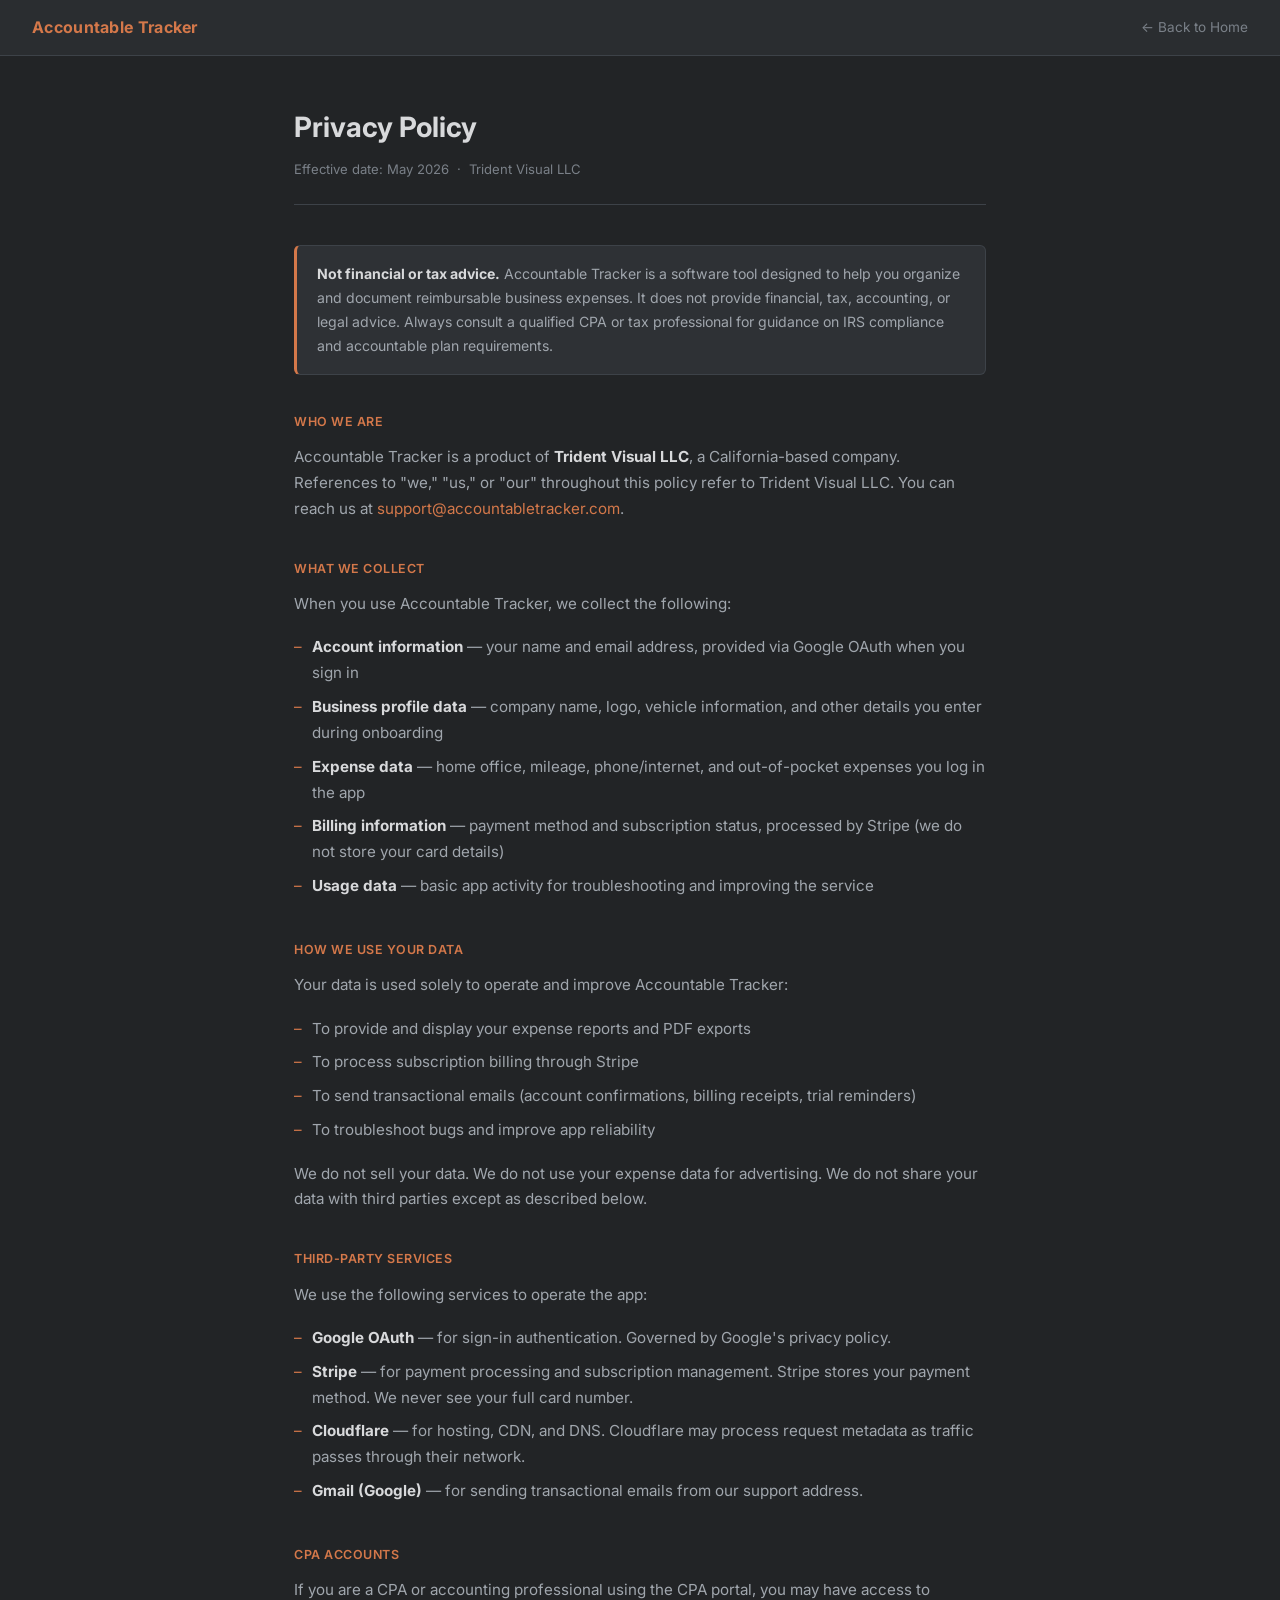
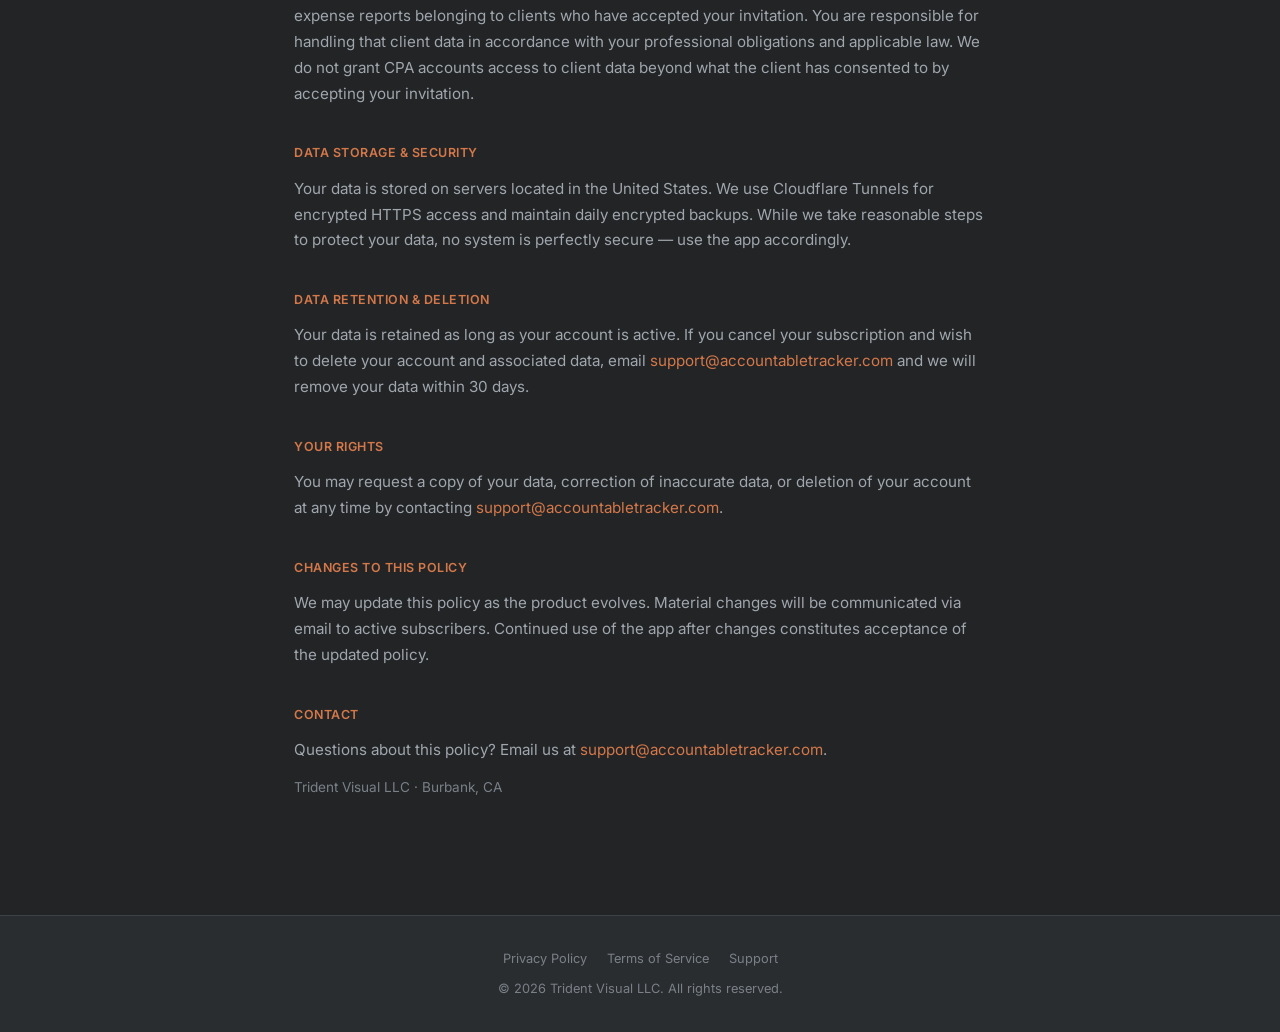
==== privacy.html @ a3280e51 "Add files via upload" ====
<!DOCTYPE html>
<html lang="en">
<head>
  <meta charset="UTF-8" />
  <meta name="viewport" content="width=device-width, initial-scale=1.0" />
  <title>Privacy Policy — Accountable Tracker</title>
  <link rel="preconnect" href="https://fonts.googleapis.com" />
  <link rel="preconnect" href="https://fonts.gstatic.com" crossorigin />
  <link href="https://fonts.googleapis.com/css2?family=Inter:wght@300;400;500;600;700&display=swap" rel="stylesheet" />
  <style>
    *, *::before, *::after { box-sizing: border-box; margin: 0; padding: 0; }

    :root {
      --bg-primary:   #222426;
      --bg-secondary: #2a2d30;
      --bg-card:      #2e3135;
      --accent:       #d4784a;
      --accent-hover: #bf6a3e;
      --text-primary: #d8d9db;
      --text-muted:   #7a8088;
      --text-label:   #a0a6ad;
      --border:       #3d4248;
    }

    body {
      font-family: 'Inter', -apple-system, BlinkMacSystemFont, 'Helvetica Neue', Arial, sans-serif;
      background: var(--bg-primary);
      color: var(--text-primary);
      font-size: 0.95rem;
      line-height: 1.7;
      -webkit-font-smoothing: antialiased;
    }

    /* NAV */
    nav {
      background: var(--bg-secondary);
      border-bottom: 1px solid var(--border);
      padding: 0 2rem;
      height: 56px;
      display: flex;
      align-items: center;
      justify-content: space-between;
      position: sticky;
      top: 0;
      z-index: 100;
    }
    .nav-brand {
      font-weight: 700;
      font-size: 1rem;
      color: var(--accent);
      text-decoration: none;
      letter-spacing: 0.3px;
    }
    .nav-back {
      font-size: 0.85rem;
      color: var(--text-muted);
      text-decoration: none;
      transition: color 0.15s;
    }
    .nav-back:hover { color: var(--accent); }

    /* LAYOUT */
    .page-wrap {
      max-width: 740px;
      margin: 0 auto;
      padding: 3rem 1.5rem 5rem;
    }

    .page-header {
      margin-bottom: 2.5rem;
      padding-bottom: 1.5rem;
      border-bottom: 1px solid var(--border);
    }
    .page-header h1 {
      font-size: 1.75rem;
      font-weight: 700;
      color: var(--text-primary);
      margin-bottom: 0.4rem;
    }
    .page-header .effective {
      font-size: 0.82rem;
      color: var(--text-muted);
    }

    /* CONTENT */
    section {
      margin-bottom: 2.25rem;
    }
    h2 {
      font-size: 1rem;
      font-weight: 600;
      color: var(--accent);
      margin-bottom: 0.75rem;
      text-transform: uppercase;
      letter-spacing: 0.5px;
      font-size: 0.78rem;
    }
    p {
      color: var(--text-label);
      margin-bottom: 0.85rem;
    }
    p:last-child { margin-bottom: 0; }
    ul {
      list-style: none;
      padding: 0;
      margin-bottom: 0.85rem;
    }
    ul li {
      color: var(--text-label);
      padding: 0.25rem 0 0.25rem 1.1rem;
      position: relative;
    }
    ul li::before {
      content: '–';
      position: absolute;
      left: 0;
      color: var(--accent);
    }
    a {
      color: var(--accent);
      text-decoration: none;
    }
    a:hover { text-decoration: underline; }

    .disclaimer-box {
      background: var(--bg-card);
      border: 1px solid var(--border);
      border-left: 3px solid var(--accent);
      border-radius: 6px;
      padding: 1rem 1.25rem;
      margin-bottom: 2.25rem;
    }
    .disclaimer-box p {
      margin: 0;
      font-size: 0.88rem;
    }

    /* FOOTER */
    footer {
      background: var(--bg-secondary);
      border-top: 1px solid var(--border);
      padding: 2rem 1.5rem;
      text-align: center;
      font-size: 0.8rem;
      color: var(--text-muted);
    }
    footer a { color: var(--text-muted); margin: 0 0.5rem; }
    footer a:hover { color: var(--accent); }
    .footer-links { margin-bottom: 0.5rem; }
  </style>
</head>
<body>

<nav>
  <a class="nav-brand" href="/">Accountable Tracker</a>
  <a class="nav-back" href="/">← Back to Home</a>
</nav>

<div class="page-wrap">

  <div class="page-header">
    <h1>Privacy Policy</h1>
    <div class="effective">Effective date: May 2026 &nbsp;·&nbsp; Trident Visual LLC</div>
  </div>

  <div class="disclaimer-box">
    <p><strong style="color: var(--text-primary);">Not financial or tax advice.</strong> Accountable Tracker is a software tool designed to help you organize and document reimbursable business expenses. It does not provide financial, tax, accounting, or legal advice. Always consult a qualified CPA or tax professional for guidance on IRS compliance and accountable plan requirements.</p>
  </div>

  <section>
    <h2>Who We Are</h2>
    <p>Accountable Tracker is a product of <strong style="color: var(--text-primary);">Trident Visual LLC</strong>, a California-based company. References to "we," "us," or "our" throughout this policy refer to Trident Visual LLC. You can reach us at <a href="mailto:support@accountabletracker.com">support@accountabletracker.com</a>.</p>
  </section>

  <section>
    <h2>What We Collect</h2>
    <p>When you use Accountable Tracker, we collect the following:</p>
    <ul>
      <li><strong style="color: var(--text-primary);">Account information</strong> — your name and email address, provided via Google OAuth when you sign in</li>
      <li><strong style="color: var(--text-primary);">Business profile data</strong> — company name, logo, vehicle information, and other details you enter during onboarding</li>
      <li><strong style="color: var(--text-primary);">Expense data</strong> — home office, mileage, phone/internet, and out-of-pocket expenses you log in the app</li>
      <li><strong style="color: var(--text-primary);">Billing information</strong> — payment method and subscription status, processed by Stripe (we do not store your card details)</li>
      <li><strong style="color: var(--text-primary);">Usage data</strong> — basic app activity for troubleshooting and improving the service</li>
    </ul>
  </section>

  <section>
    <h2>How We Use Your Data</h2>
    <p>Your data is used solely to operate and improve Accountable Tracker:</p>
    <ul>
      <li>To provide and display your expense reports and PDF exports</li>
      <li>To process subscription billing through Stripe</li>
      <li>To send transactional emails (account confirmations, billing receipts, trial reminders)</li>
      <li>To troubleshoot bugs and improve app reliability</li>
    </ul>
    <p>We do not sell your data. We do not use your expense data for advertising. We do not share your data with third parties except as described below.</p>
  </section>

  <section>
    <h2>Third-Party Services</h2>
    <p>We use the following services to operate the app:</p>
    <ul>
      <li><strong style="color: var(--text-primary);">Google OAuth</strong> — for sign-in authentication. Governed by Google's privacy policy.</li>
      <li><strong style="color: var(--text-primary);">Stripe</strong> — for payment processing and subscription management. Stripe stores your payment method. We never see your full card number.</li>
      <li><strong style="color: var(--text-primary);">Cloudflare</strong> — for hosting, CDN, and DNS. Cloudflare may process request metadata as traffic passes through their network.</li>
      <li><strong style="color: var(--text-primary);">Gmail (Google)</strong> — for sending transactional emails from our support address.</li>
    </ul>
  </section>

  <section>
    <h2>CPA Accounts</h2>
    <p>If you are a CPA or accounting professional using the CPA portal, you may have access to expense reports belonging to clients who have accepted your invitation. You are responsible for handling that client data in accordance with your professional obligations and applicable law. We do not grant CPA accounts access to client data beyond what the client has consented to by accepting your invitation.</p>
  </section>

  <section>
    <h2>Data Storage & Security</h2>
    <p>Your data is stored on servers located in the United States. We use Cloudflare Tunnels for encrypted HTTPS access and maintain daily encrypted backups. While we take reasonable steps to protect your data, no system is perfectly secure — use the app accordingly.</p>
  </section>

  <section>
    <h2>Data Retention & Deletion</h2>
    <p>Your data is retained as long as your account is active. If you cancel your subscription and wish to delete your account and associated data, email <a href="mailto:support@accountabletracker.com">support@accountabletracker.com</a> and we will remove your data within 30 days.</p>
  </section>

  <section>
    <h2>Your Rights</h2>
    <p>You may request a copy of your data, correction of inaccurate data, or deletion of your account at any time by contacting <a href="mailto:support@accountabletracker.com">support@accountabletracker.com</a>.</p>
  </section>

  <section>
    <h2>Changes to This Policy</h2>
    <p>We may update this policy as the product evolves. Material changes will be communicated via email to active subscribers. Continued use of the app after changes constitutes acceptance of the updated policy.</p>
  </section>

  <section>
    <h2>Contact</h2>
    <p>Questions about this policy? Email us at <a href="mailto:support@accountabletracker.com">support@accountabletracker.com</a>.</p>
    <p style="color: var(--text-muted); font-size: 0.85rem;">Trident Visual LLC · Burbank, CA</p>
  </section>

</div>

<footer>
  <div class="footer-links">
    <a href="/privacy.html">Privacy Policy</a>
    <a href="/terms.html">Terms of Service</a>
    <a href="mailto:support@accountabletracker.com">Support</a>
  </div>
  <div>© 2026 Trident Visual LLC. All rights reserved.</div>
</footer>

</body>
</html>
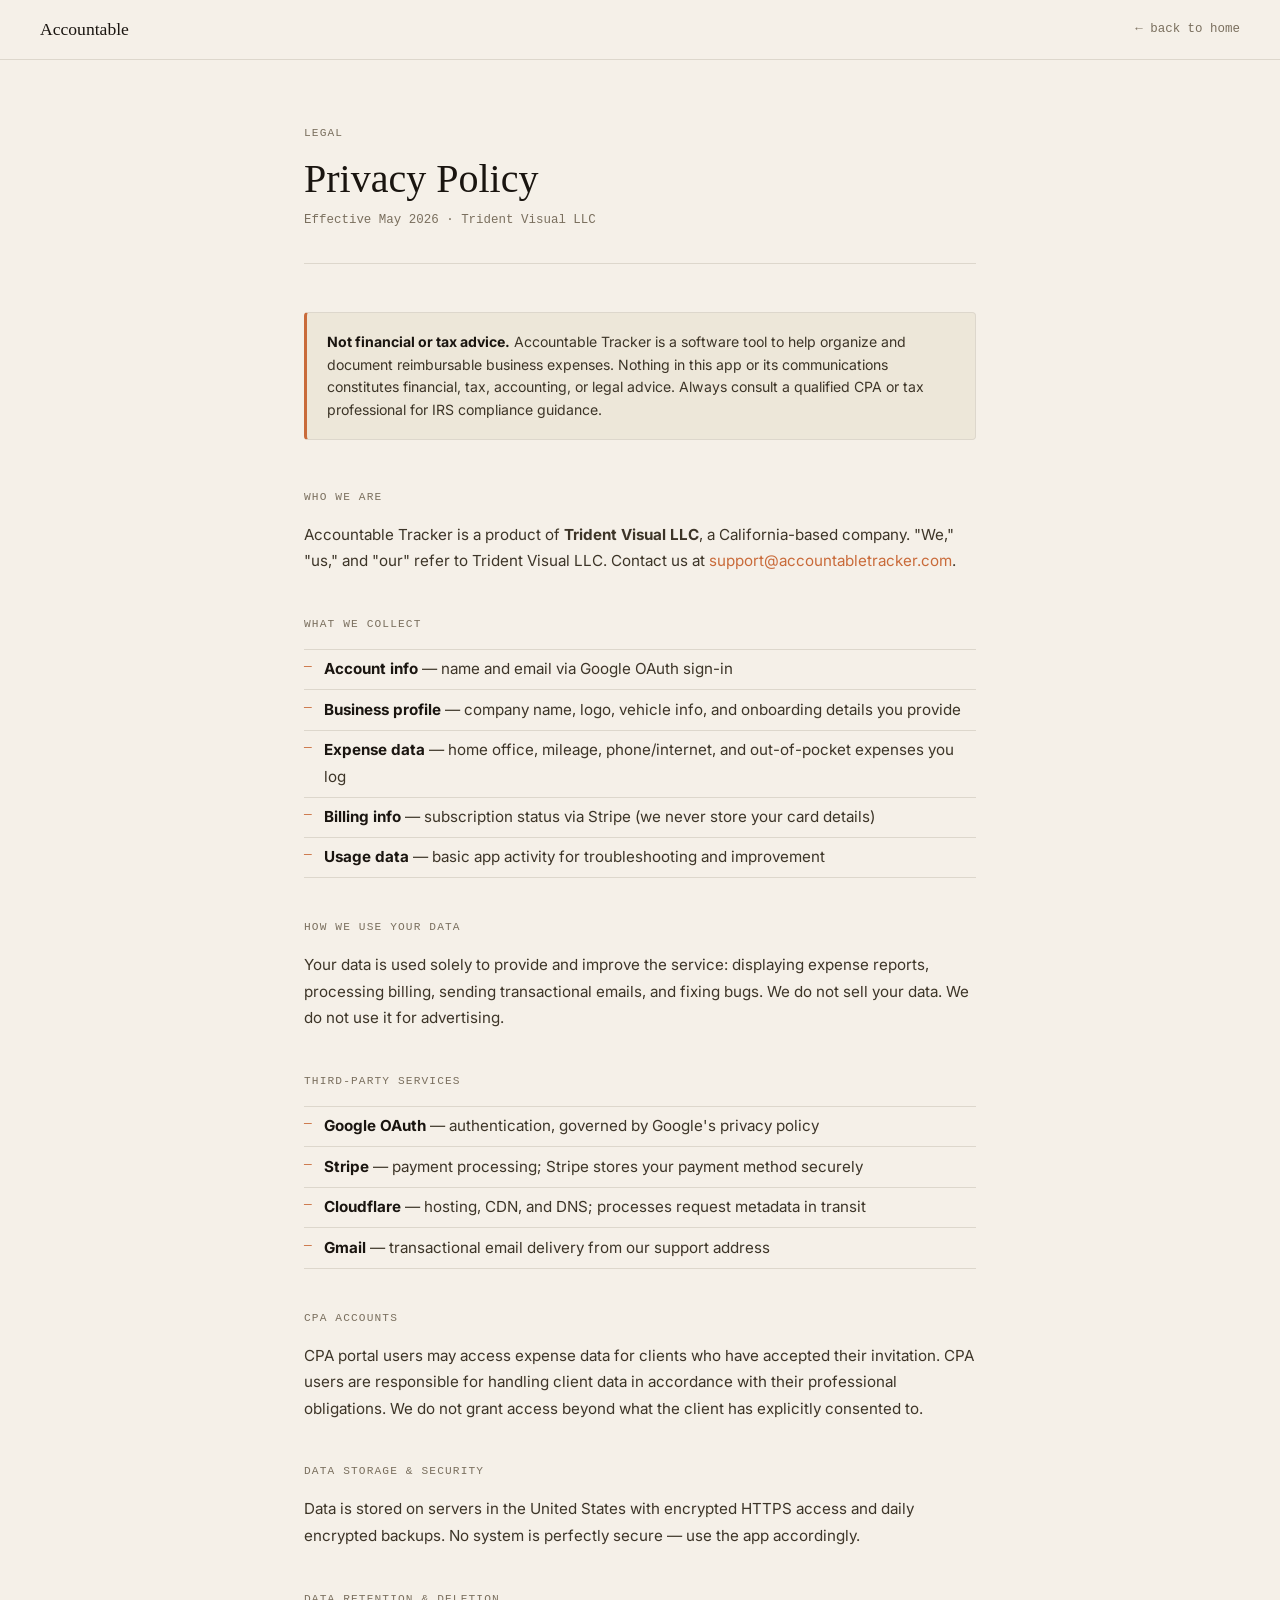
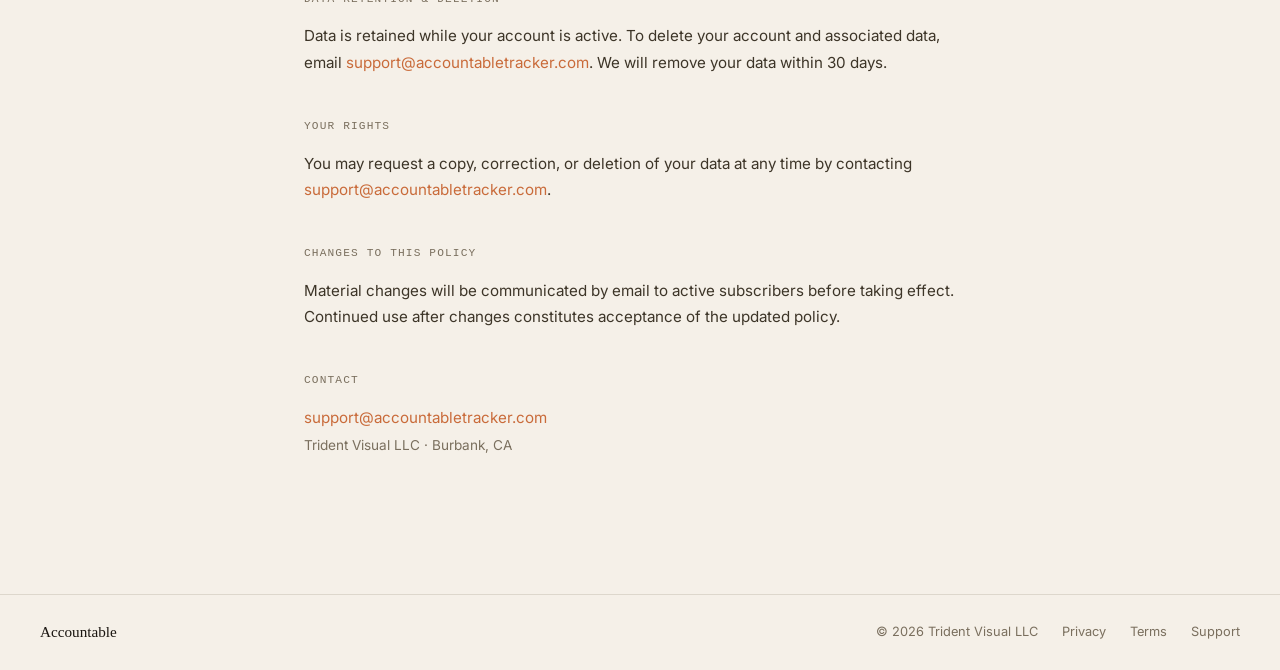
==== commit e148bd65: "Add files via upload" ====
--- a/privacy.html
+++ b/privacy.html
@@ -4,39 +4,38 @@
   <meta charset="UTF-8" />
   <meta name="viewport" content="width=device-width, initial-scale=1.0" />
   <title>Privacy Policy — Accountable Tracker</title>
+  <meta name="description" content="Privacy Policy for Accountable Tracker, a product of Trident Visual LLC." />
+  <link rel="icon" type="image/png" href="assets/logo-mark-black.png" />
   <link rel="preconnect" href="https://fonts.googleapis.com" />
   <link rel="preconnect" href="https://fonts.gstatic.com" crossorigin />
-  <link href="https://fonts.googleapis.com/css2?family=Inter:wght@300;400;500;600;700&display=swap" rel="stylesheet" />
+  <link href="https://fonts.googleapis.com/css2?family=Fraunces:ital,opsz,wght@0,9..144,400;0,9..144,500;1,9..144,400&family=Inter:wght@400;500;600&family=JetBrains+Mono:wght@400;500&display=swap" rel="stylesheet" />
   <style>
     *, *::before, *::after { box-sizing: border-box; margin: 0; padding: 0; }
 
     :root {
-      --bg-primary:   #222426;
-      --bg-secondary: #2a2d30;
-      --bg-card:      #2e3135;
-      --accent:       #d4784a;
-      --accent-hover: #bf6a3e;
-      --text-primary: #d8d9db;
-      --text-muted:   #7a8088;
-      --text-label:   #a0a6ad;
-      --border:       #3d4248;
+      --cream:      #f5f0e8;
+      --cream-dark: #ede7d9;
+      --ink:        #1a1510;
+      --ink-mid:    #3d3528;
+      --ink-muted:  #7a6f5e;
+      --accent:     #c96b3a;
+      --border:     #ddd7cc;
     }
 
     body {
-      font-family: 'Inter', -apple-system, BlinkMacSystemFont, 'Helvetica Neue', Arial, sans-serif;
-      background: var(--bg-primary);
-      color: var(--text-primary);
+      font-family: 'Inter', -apple-system, sans-serif;
+      background: var(--cream);
+      color: var(--ink);
       font-size: 0.95rem;
-      line-height: 1.7;
+      line-height: 1.75;
       -webkit-font-smoothing: antialiased;
     }
 
-    /* NAV */
     nav {
-      background: var(--bg-secondary);
+      background: var(--cream);
       border-bottom: 1px solid var(--border);
-      padding: 0 2rem;
-      height: 56px;
+      padding: 0 2.5rem;
+      height: 60px;
       display: flex;
       align-items: center;
       justify-content: space-between;
@@ -45,208 +44,223 @@
       z-index: 100;
     }
     .nav-brand {
-      font-weight: 700;
-      font-size: 1rem;
-      color: var(--accent);
+      font-family: 'Fraunces', Georgia, serif;
+      font-weight: 500;
+      font-size: 1.1rem;
+      color: var(--ink);
       text-decoration: none;
-      letter-spacing: 0.3px;
     }
     .nav-back {
-      font-size: 0.85rem;
-      color: var(--text-muted);
+      font-family: 'JetBrains Mono', monospace;
+      font-size: 0.78rem;
+      color: var(--ink-muted);
       text-decoration: none;
       transition: color 0.15s;
     }
     .nav-back:hover { color: var(--accent); }
 
-    /* LAYOUT */
     .page-wrap {
-      max-width: 740px;
+      max-width: 720px;
       margin: 0 auto;
-      padding: 3rem 1.5rem 5rem;
+      padding: 4rem 1.5rem 6rem;
     }
 
     .page-header {
-      margin-bottom: 2.5rem;
-      padding-bottom: 1.5rem;
+      margin-bottom: 3rem;
+      padding-bottom: 2rem;
       border-bottom: 1px solid var(--border);
     }
-    .page-header h1 {
-      font-size: 1.75rem;
-      font-weight: 700;
-      color: var(--text-primary);
-      margin-bottom: 0.4rem;
-    }
-    .page-header .effective {
-      font-size: 0.82rem;
-      color: var(--text-muted);
-    }
-
-    /* CONTENT */
-    section {
-      margin-bottom: 2.25rem;
-    }
+    .eyebrow {
+      font-family: 'JetBrains Mono', monospace;
+      font-size: 0.7rem;
+      letter-spacing: 0.1em;
+      text-transform: uppercase;
+      color: var(--ink-muted);
+      margin-bottom: 0.75rem;
+    }
+    h1 {
+      font-family: 'Fraunces', Georgia, serif;
+      font-size: 2.5rem;
+      font-weight: 400;
+      line-height: 1.15;
+      color: var(--ink);
+      margin-bottom: 0.5rem;
+    }
+    .effective {
+      font-family: 'JetBrains Mono', monospace;
+      font-size: 0.78rem;
+      color: var(--ink-muted);
+    }
+
+    .disclaimer-box {
+      background: var(--cream-dark);
+      border: 1px solid var(--border);
+      border-left: 3px solid var(--accent);
+      border-radius: 4px;
+      padding: 1.1rem 1.25rem;
+      margin-bottom: 3rem;
+      font-size: 0.88rem;
+      color: var(--ink-mid);
+      line-height: 1.6;
+    }
+    .disclaimer-box strong { color: var(--ink); }
+
+    section { margin-bottom: 2.5rem; }
+
     h2 {
-      font-size: 1rem;
-      font-weight: 600;
-      color: var(--accent);
-      margin-bottom: 0.75rem;
+      font-family: 'JetBrains Mono', monospace;
+      font-size: 0.7rem;
+      font-weight: 500;
+      color: var(--ink-muted);
       text-transform: uppercase;
-      letter-spacing: 0.5px;
-      font-size: 0.78rem;
-    }
-    p {
-      color: var(--text-label);
-      margin-bottom: 0.85rem;
-    }
+      letter-spacing: 0.1em;
+      margin-bottom: 0.9rem;
+    }
+    p { color: var(--ink-mid); margin-bottom: 0.85rem; }
     p:last-child { margin-bottom: 0; }
-    ul {
-      list-style: none;
-      padding: 0;
-      margin-bottom: 0.85rem;
-    }
+
+    ul { list-style: none; padding: 0; margin-bottom: 0.85rem; }
     ul li {
-      color: var(--text-label);
-      padding: 0.25rem 0 0.25rem 1.1rem;
+      color: var(--ink-mid);
+      padding: 0.4rem 0 0.4rem 1.25rem;
       position: relative;
-    }
+      border-bottom: 1px solid var(--border);
+    }
+    ul li:first-child { border-top: 1px solid var(--border); }
     ul li::before {
-      content: '–';
+      content: '—';
       position: absolute;
       left: 0;
       color: var(--accent);
-    }
-    a {
-      color: var(--accent);
+      font-size: 0.8rem;
+      font-family: 'JetBrains Mono', monospace;
+    }
+    ul li strong { color: var(--ink); }
+
+    a { color: var(--accent); text-decoration: none; }
+    a:hover { text-decoration: underline; }
+
+    footer {
+      background: var(--cream);
+      border-top: 1px solid var(--border);
+      padding: 1.5rem 2.5rem;
+      display: flex;
+      align-items: center;
+      justify-content: space-between;
+      flex-wrap: wrap;
+      gap: 0.75rem;
+      font-size: 0.8rem;
+      color: var(--ink-muted);
+    }
+    .footer-brand {
+      font-family: 'Fraunces', Georgia, serif;
+      font-size: 0.95rem;
+      color: var(--ink);
       text-decoration: none;
     }
-    a:hover { text-decoration: underline; }
-
-    .disclaimer-box {
-      background: var(--bg-card);
-      border: 1px solid var(--border);
-      border-left: 3px solid var(--accent);
-      border-radius: 6px;
-      padding: 1rem 1.25rem;
-      margin-bottom: 2.25rem;
-    }
-    .disclaimer-box p {
-      margin: 0;
-      font-size: 0.88rem;
-    }
-
-    /* FOOTER */
-    footer {
-      background: var(--bg-secondary);
-      border-top: 1px solid var(--border);
-      padding: 2rem 1.5rem;
-      text-align: center;
-      font-size: 0.8rem;
-      color: var(--text-muted);
-    }
-    footer a { color: var(--text-muted); margin: 0 0.5rem; }
-    footer a:hover { color: var(--accent); }
-    .footer-links { margin-bottom: 0.5rem; }
+    .footer-links { display: flex; gap: 1.5rem; align-items: center; }
+    .footer-links a { color: var(--ink-muted); text-decoration: none; }
+    .footer-links a:hover { color: var(--accent); }
+
+    @media (max-width: 600px) {
+      nav { padding: 0 1.25rem; }
+      .page-wrap { padding: 2.5rem 1.25rem 4rem; }
+      h1 { font-size: 1.9rem; }
+      footer { padding: 1.25rem; flex-direction: column; align-items: flex-start; }
+    }
   </style>
 </head>
 <body>
 
 <nav>
-  <a class="nav-brand" href="/">Accountable Tracker</a>
-  <a class="nav-back" href="/">← Back to Home</a>
+  <a class="nav-brand" href="/">Accountable</a>
+  <a class="nav-back" href="/">← back to home</a>
 </nav>
 
 <div class="page-wrap">
 
   <div class="page-header">
+    <div class="eyebrow">Legal</div>
     <h1>Privacy Policy</h1>
-    <div class="effective">Effective date: May 2026 &nbsp;·&nbsp; Trident Visual LLC</div>
+    <div class="effective">Effective May 2026 · Trident Visual LLC</div>
   </div>
 
   <div class="disclaimer-box">
-    <p><strong style="color: var(--text-primary);">Not financial or tax advice.</strong> Accountable Tracker is a software tool designed to help you organize and document reimbursable business expenses. It does not provide financial, tax, accounting, or legal advice. Always consult a qualified CPA or tax professional for guidance on IRS compliance and accountable plan requirements.</p>
+    <strong>Not financial or tax advice.</strong> Accountable Tracker is a software tool to help organize and document reimbursable business expenses. Nothing in this app or its communications constitutes financial, tax, accounting, or legal advice. Always consult a qualified CPA or tax professional for IRS compliance guidance.
   </div>
 
   <section>
     <h2>Who We Are</h2>
-    <p>Accountable Tracker is a product of <strong style="color: var(--text-primary);">Trident Visual LLC</strong>, a California-based company. References to "we," "us," or "our" throughout this policy refer to Trident Visual LLC. You can reach us at <a href="mailto:support@accountabletracker.com">support@accountabletracker.com</a>.</p>
+    <p>Accountable Tracker is a product of <strong>Trident Visual LLC</strong>, a California-based company. "We," "us," and "our" refer to Trident Visual LLC. Contact us at <a href="mailto:support@accountabletracker.com">support@accountabletracker.com</a>.</p>
   </section>
 
   <section>
     <h2>What We Collect</h2>
-    <p>When you use Accountable Tracker, we collect the following:</p>
     <ul>
-      <li><strong style="color: var(--text-primary);">Account information</strong> — your name and email address, provided via Google OAuth when you sign in</li>
-      <li><strong style="color: var(--text-primary);">Business profile data</strong> — company name, logo, vehicle information, and other details you enter during onboarding</li>
-      <li><strong style="color: var(--text-primary);">Expense data</strong> — home office, mileage, phone/internet, and out-of-pocket expenses you log in the app</li>
-      <li><strong style="color: var(--text-primary);">Billing information</strong> — payment method and subscription status, processed by Stripe (we do not store your card details)</li>
-      <li><strong style="color: var(--text-primary);">Usage data</strong> — basic app activity for troubleshooting and improving the service</li>
+      <li><strong>Account info</strong> — name and email via Google OAuth sign-in</li>
+      <li><strong>Business profile</strong> — company name, logo, vehicle info, and onboarding details you provide</li>
+      <li><strong>Expense data</strong> — home office, mileage, phone/internet, and out-of-pocket expenses you log</li>
+      <li><strong>Billing info</strong> — subscription status via Stripe (we never store your card details)</li>
+      <li><strong>Usage data</strong> — basic app activity for troubleshooting and improvement</li>
     </ul>
   </section>
 
   <section>
     <h2>How We Use Your Data</h2>
-    <p>Your data is used solely to operate and improve Accountable Tracker:</p>
+    <p>Your data is used solely to provide and improve the service: displaying expense reports, processing billing, sending transactional emails, and fixing bugs. We do not sell your data. We do not use it for advertising.</p>
+  </section>
+
+  <section>
+    <h2>Third-Party Services</h2>
     <ul>
-      <li>To provide and display your expense reports and PDF exports</li>
-      <li>To process subscription billing through Stripe</li>
-      <li>To send transactional emails (account confirmations, billing receipts, trial reminders)</li>
-      <li>To troubleshoot bugs and improve app reliability</li>
+      <li><strong>Google OAuth</strong> — authentication, governed by Google's privacy policy</li>
+      <li><strong>Stripe</strong> — payment processing; Stripe stores your payment method securely</li>
+      <li><strong>Cloudflare</strong> — hosting, CDN, and DNS; processes request metadata in transit</li>
+      <li><strong>Gmail</strong> — transactional email delivery from our support address</li>
     </ul>
-    <p>We do not sell your data. We do not use your expense data for advertising. We do not share your data with third parties except as described below.</p>
-  </section>
-
-  <section>
-    <h2>Third-Party Services</h2>
-    <p>We use the following services to operate the app:</p>
-    <ul>
-      <li><strong style="color: var(--text-primary);">Google OAuth</strong> — for sign-in authentication. Governed by Google's privacy policy.</li>
-      <li><strong style="color: var(--text-primary);">Stripe</strong> — for payment processing and subscription management. Stripe stores your payment method. We never see your full card number.</li>
-      <li><strong style="color: var(--text-primary);">Cloudflare</strong> — for hosting, CDN, and DNS. Cloudflare may process request metadata as traffic passes through their network.</li>
-      <li><strong style="color: var(--text-primary);">Gmail (Google)</strong> — for sending transactional emails from our support address.</li>
-    </ul>
   </section>
 
   <section>
     <h2>CPA Accounts</h2>
-    <p>If you are a CPA or accounting professional using the CPA portal, you may have access to expense reports belonging to clients who have accepted your invitation. You are responsible for handling that client data in accordance with your professional obligations and applicable law. We do not grant CPA accounts access to client data beyond what the client has consented to by accepting your invitation.</p>
+    <p>CPA portal users may access expense data for clients who have accepted their invitation. CPA users are responsible for handling client data in accordance with their professional obligations. We do not grant access beyond what the client has explicitly consented to.</p>
   </section>
 
   <section>
     <h2>Data Storage & Security</h2>
-    <p>Your data is stored on servers located in the United States. We use Cloudflare Tunnels for encrypted HTTPS access and maintain daily encrypted backups. While we take reasonable steps to protect your data, no system is perfectly secure — use the app accordingly.</p>
+    <p>Data is stored on servers in the United States with encrypted HTTPS access and daily encrypted backups. No system is perfectly secure — use the app accordingly.</p>
   </section>
 
   <section>
     <h2>Data Retention & Deletion</h2>
-    <p>Your data is retained as long as your account is active. If you cancel your subscription and wish to delete your account and associated data, email <a href="mailto:support@accountabletracker.com">support@accountabletracker.com</a> and we will remove your data within 30 days.</p>
+    <p>Data is retained while your account is active. To delete your account and associated data, email <a href="mailto:support@accountabletracker.com">support@accountabletracker.com</a>. We will remove your data within 30 days.</p>
   </section>
 
   <section>
     <h2>Your Rights</h2>
-    <p>You may request a copy of your data, correction of inaccurate data, or deletion of your account at any time by contacting <a href="mailto:support@accountabletracker.com">support@accountabletracker.com</a>.</p>
+    <p>You may request a copy, correction, or deletion of your data at any time by contacting <a href="mailto:support@accountabletracker.com">support@accountabletracker.com</a>.</p>
   </section>
 
   <section>
     <h2>Changes to This Policy</h2>
-    <p>We may update this policy as the product evolves. Material changes will be communicated via email to active subscribers. Continued use of the app after changes constitutes acceptance of the updated policy.</p>
+    <p>Material changes will be communicated by email to active subscribers before taking effect. Continued use after changes constitutes acceptance of the updated policy.</p>
   </section>
 
   <section>
     <h2>Contact</h2>
-    <p>Questions about this policy? Email us at <a href="mailto:support@accountabletracker.com">support@accountabletracker.com</a>.</p>
-    <p style="color: var(--text-muted); font-size: 0.85rem;">Trident Visual LLC · Burbank, CA</p>
+    <p><a href="mailto:support@accountabletracker.com">support@accountabletracker.com</a><br>
+    <span style="color: var(--ink-muted); font-size: 0.85rem;">Trident Visual LLC · Burbank, CA</span></p>
   </section>
 
 </div>
 
 <footer>
+  <a class="footer-brand" href="/">Accountable</a>
   <div class="footer-links">
-    <a href="/privacy.html">Privacy Policy</a>
-    <a href="/terms.html">Terms of Service</a>
+    <span>© 2026 Trident Visual LLC</span>
+    <a href="/privacy.html">Privacy</a>
+    <a href="/terms.html">Terms</a>
     <a href="mailto:support@accountabletracker.com">Support</a>
   </div>
-  <div>© 2026 Trident Visual LLC. All rights reserved.</div>
 </footer>
 
 </body>
